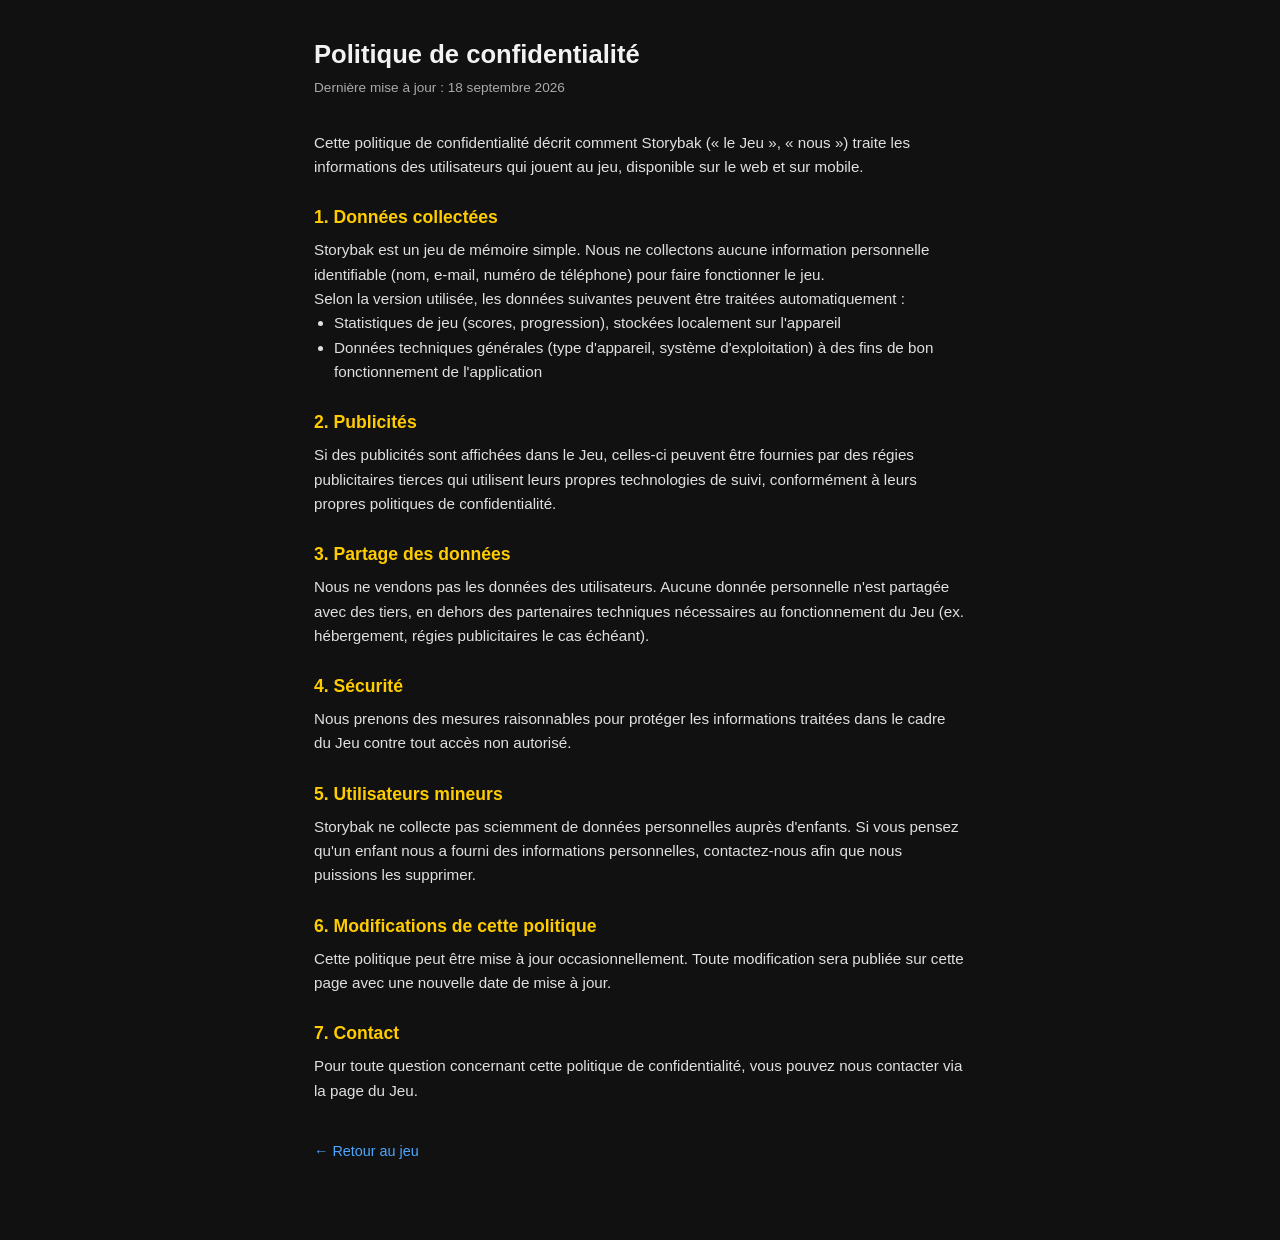
==== privacy.html @ ec325ad8 "Add files via upload" ====
<!DOCTYPE html>
<html lang="fr">
<head>
  <meta charset="UTF-8">
  <meta name="viewport" content="width=device-width, initial-scale=1.0">
  <title>Politique de confidentialité – Storybak</title>
  <meta name="robots" content="index, follow">
  <style>
    * {
      margin: 0;
      padding: 0;
      box-sizing: border-box;
      font-family: Arial, sans-serif;
    }

    body {
      background-color: #111;
      color: #f2f2f2;
      min-height: 100vh;
      display: flex;
      justify-content: center;
    }

    .container {
      width: 100%;
      max-width: 700px;
      padding: 40px 24px 80px;
    }

    h1 {
      font-size: 1.6rem;
      margin-bottom: 8px;
    }

    .updated {
      color: #aaa;
      font-size: 0.85rem;
      margin-bottom: 32px;
    }

    h2 {
      font-size: 1.1rem;
      margin-top: 28px;
      margin-bottom: 10px;
      color: #ffcc00;
    }

    p, li {
      font-size: 0.95rem;
      line-height: 1.6;
      color: #e0e0e0;
    }

    ul {
      margin-left: 20px;
      margin-bottom: 10px;
    }

    a {
      color: #4da6ff;
    }

    .back {
      display: inline-block;
      margin-top: 40px;
      color: #4da6ff;
      text-decoration: none;
      font-size: 0.9rem;
    }
  </style>
</head>
<body>
  <div class="container">
    <h1>Politique de confidentialité</h1>
    <p class="updated">Dernière mise à jour : 18 septembre 2026</p>

    <p>Cette politique de confidentialité décrit comment Storybak (« le Jeu », « nous ») traite les informations des utilisateurs qui jouent au jeu, disponible sur le web et sur mobile.</p>

    <h2>1. Données collectées</h2>
    <p>Storybak est un jeu de mémoire simple. Nous ne collectons aucune information personnelle identifiable (nom, e-mail, numéro de téléphone) pour faire fonctionner le jeu.</p>
    <p>Selon la version utilisée, les données suivantes peuvent être traitées automatiquement :</p>
    <ul>
      <li>Statistiques de jeu (scores, progression), stockées localement sur l'appareil</li>
      <li>Données techniques générales (type d'appareil, système d'exploitation) à des fins de bon fonctionnement de l'application</li>
    </ul>

    <h2>2. Publicités</h2>
    <p>Si des publicités sont affichées dans le Jeu, celles-ci peuvent être fournies par des régies publicitaires tierces qui utilisent leurs propres technologies de suivi, conformément à leurs propres politiques de confidentialité.</p>

    <h2>3. Partage des données</h2>
    <p>Nous ne vendons pas les données des utilisateurs. Aucune donnée personnelle n'est partagée avec des tiers, en dehors des partenaires techniques nécessaires au fonctionnement du Jeu (ex. hébergement, régies publicitaires le cas échéant).</p>

    <h2>4. Sécurité</h2>
    <p>Nous prenons des mesures raisonnables pour protéger les informations traitées dans le cadre du Jeu contre tout accès non autorisé.</p>

    <h2>5. Utilisateurs mineurs</h2>
    <p>Storybak ne collecte pas sciemment de données personnelles auprès d'enfants. Si vous pensez qu'un enfant nous a fourni des informations personnelles, contactez-nous afin que nous puissions les supprimer.</p>

    <h2>6. Modifications de cette politique</h2>
    <p>Cette politique peut être mise à jour occasionnellement. Toute modification sera publiée sur cette page avec une nouvelle date de mise à jour.</p>

    <h2>7. Contact</h2>
    <p>Pour toute question concernant cette politique de confidentialité, vous pouvez nous contacter via la page du Jeu.</p>

    <a class="back" href="/">&larr; Retour au jeu</a>
  </div>
</body>
</html>
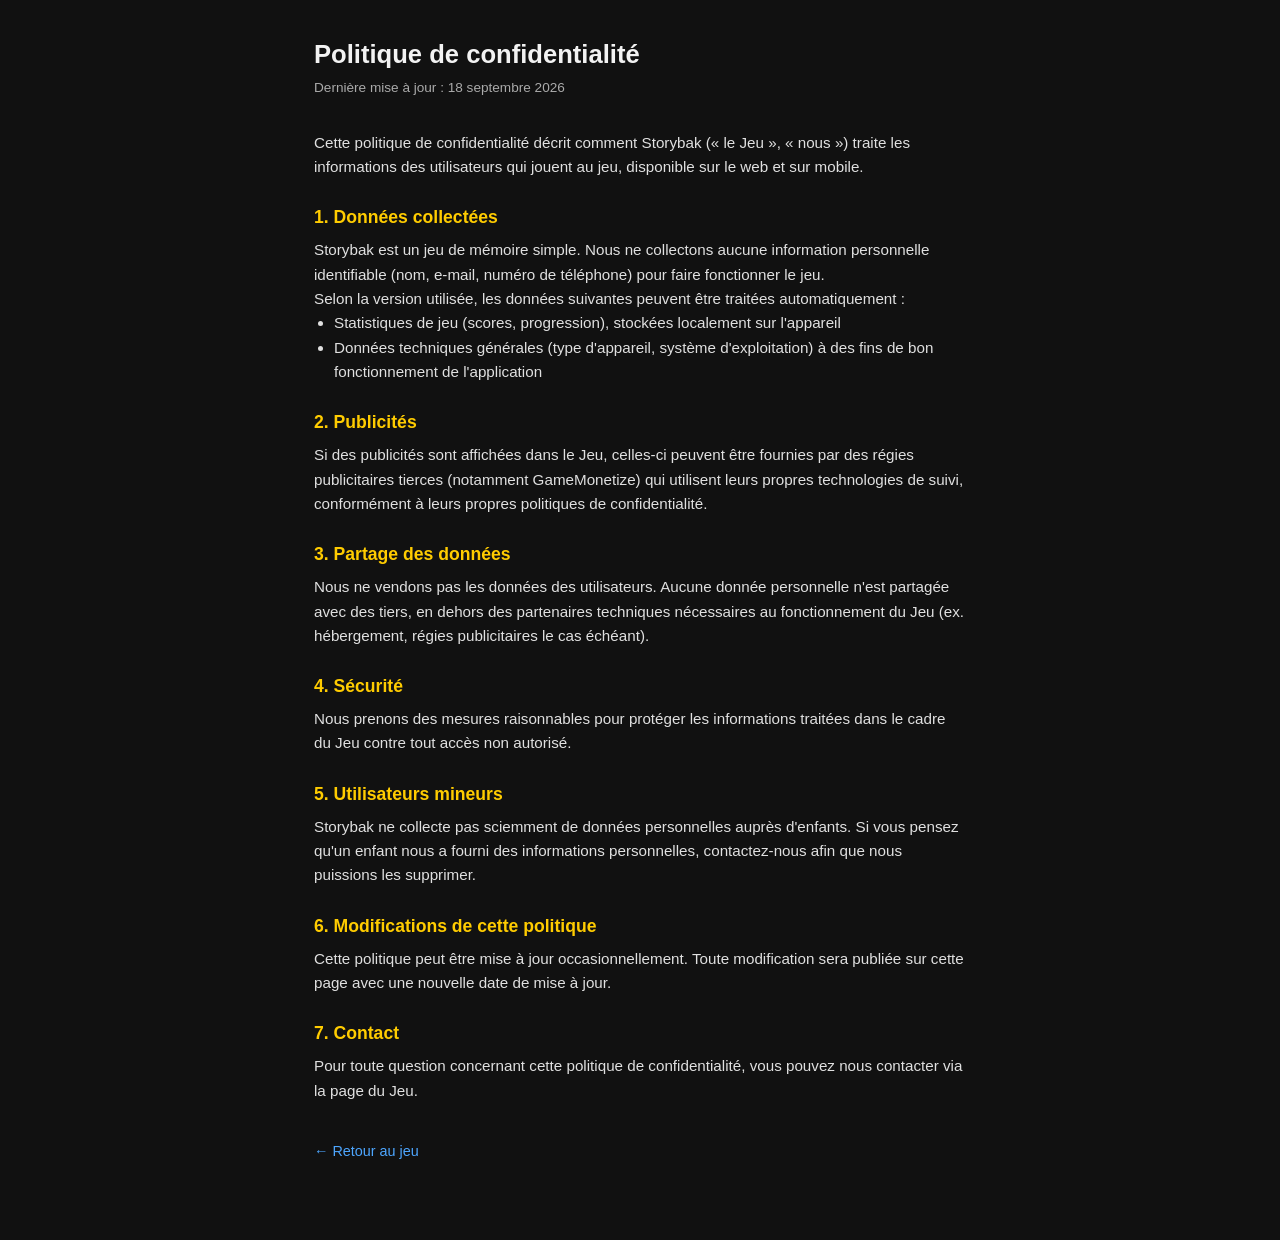
==== commit b5286b8f: "Add files via upload" ====
--- a/privacy.html
+++ b/privacy.html
@@ -85,7 +85,7 @@
     </ul>
 
     <h2>2. Publicités</h2>
-    <p>Si des publicités sont affichées dans le Jeu, celles-ci peuvent être fournies par des régies publicitaires tierces qui utilisent leurs propres technologies de suivi, conformément à leurs propres politiques de confidentialité.</p>
+    <p>Si des publicités sont affichées dans le Jeu, celles-ci peuvent être fournies par des régies publicitaires tierces (notamment GameMonetize) qui utilisent leurs propres technologies de suivi, conformément à leurs propres politiques de confidentialité.</p>
 
     <h2>3. Partage des données</h2>
     <p>Nous ne vendons pas les données des utilisateurs. Aucune donnée personnelle n'est partagée avec des tiers, en dehors des partenaires techniques nécessaires au fonctionnement du Jeu (ex. hébergement, régies publicitaires le cas échéant).</p>
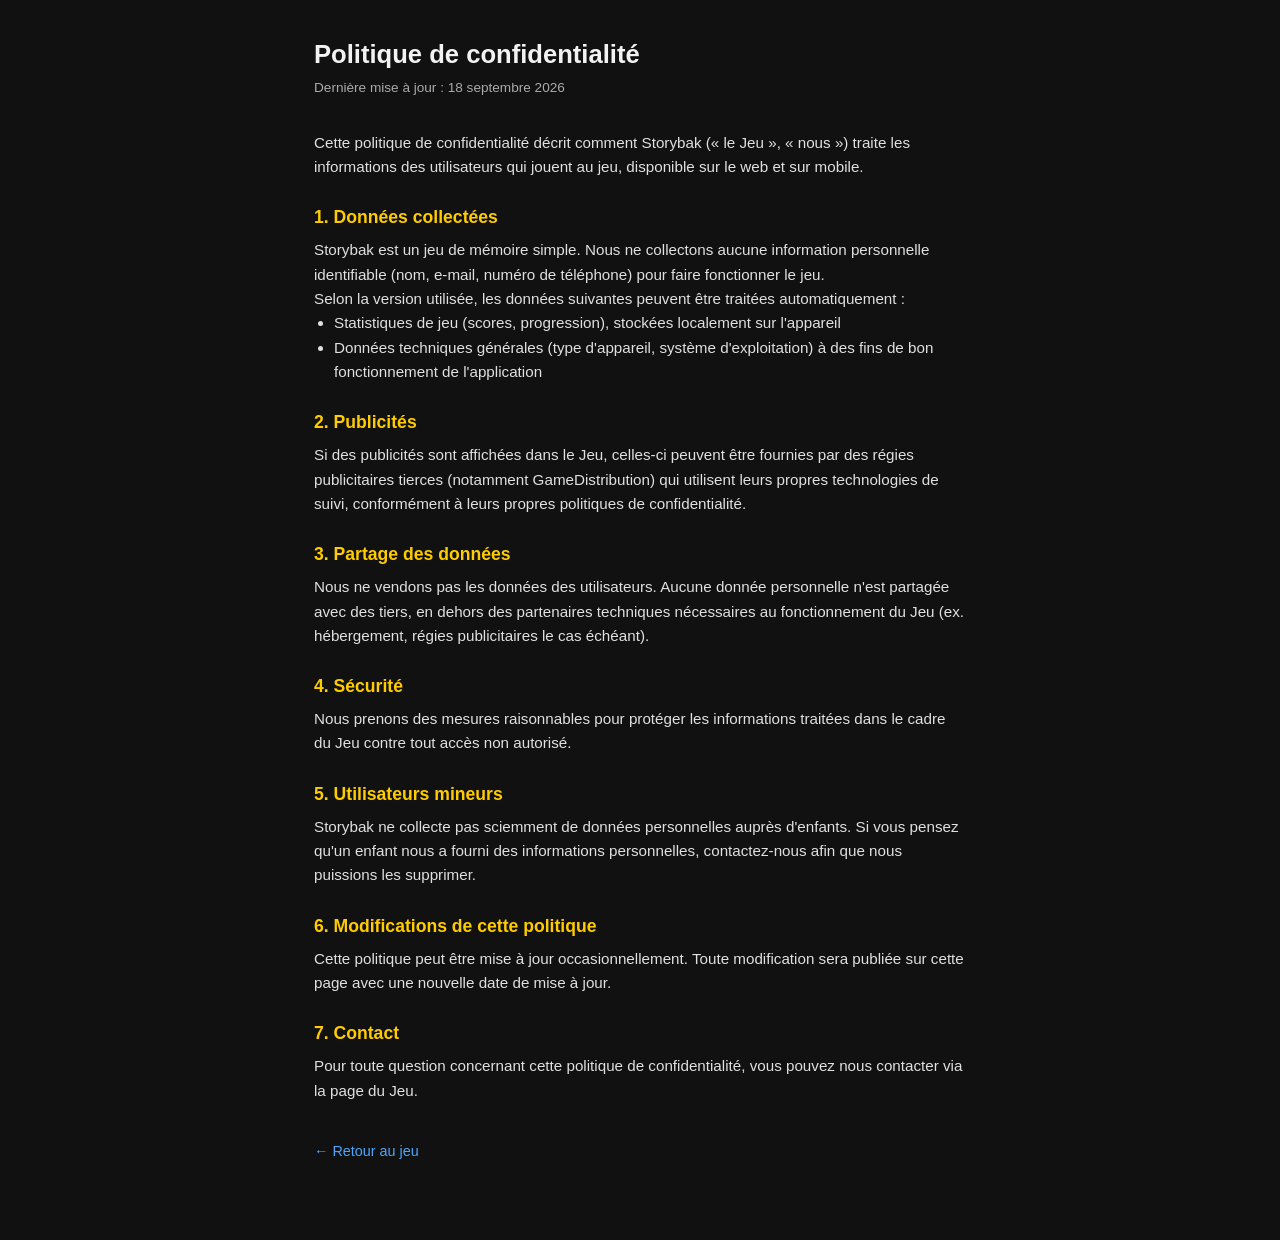
==== commit 9a6ad854: "Add files via upload" ====
--- a/privacy.html
+++ b/privacy.html
@@ -85,7 +85,7 @@
     </ul>
 
     <h2>2. Publicités</h2>
-    <p>Si des publicités sont affichées dans le Jeu, celles-ci peuvent être fournies par des régies publicitaires tierces (notamment GameMonetize) qui utilisent leurs propres technologies de suivi, conformément à leurs propres politiques de confidentialité.</p>
+    <p>Si des publicités sont affichées dans le Jeu, celles-ci peuvent être fournies par des régies publicitaires tierces (notamment GameDistribution) qui utilisent leurs propres technologies de suivi, conformément à leurs propres politiques de confidentialité.</p>
 
     <h2>3. Partage des données</h2>
     <p>Nous ne vendons pas les données des utilisateurs. Aucune donnée personnelle n'est partagée avec des tiers, en dehors des partenaires techniques nécessaires au fonctionnement du Jeu (ex. hébergement, régies publicitaires le cas échéant).</p>
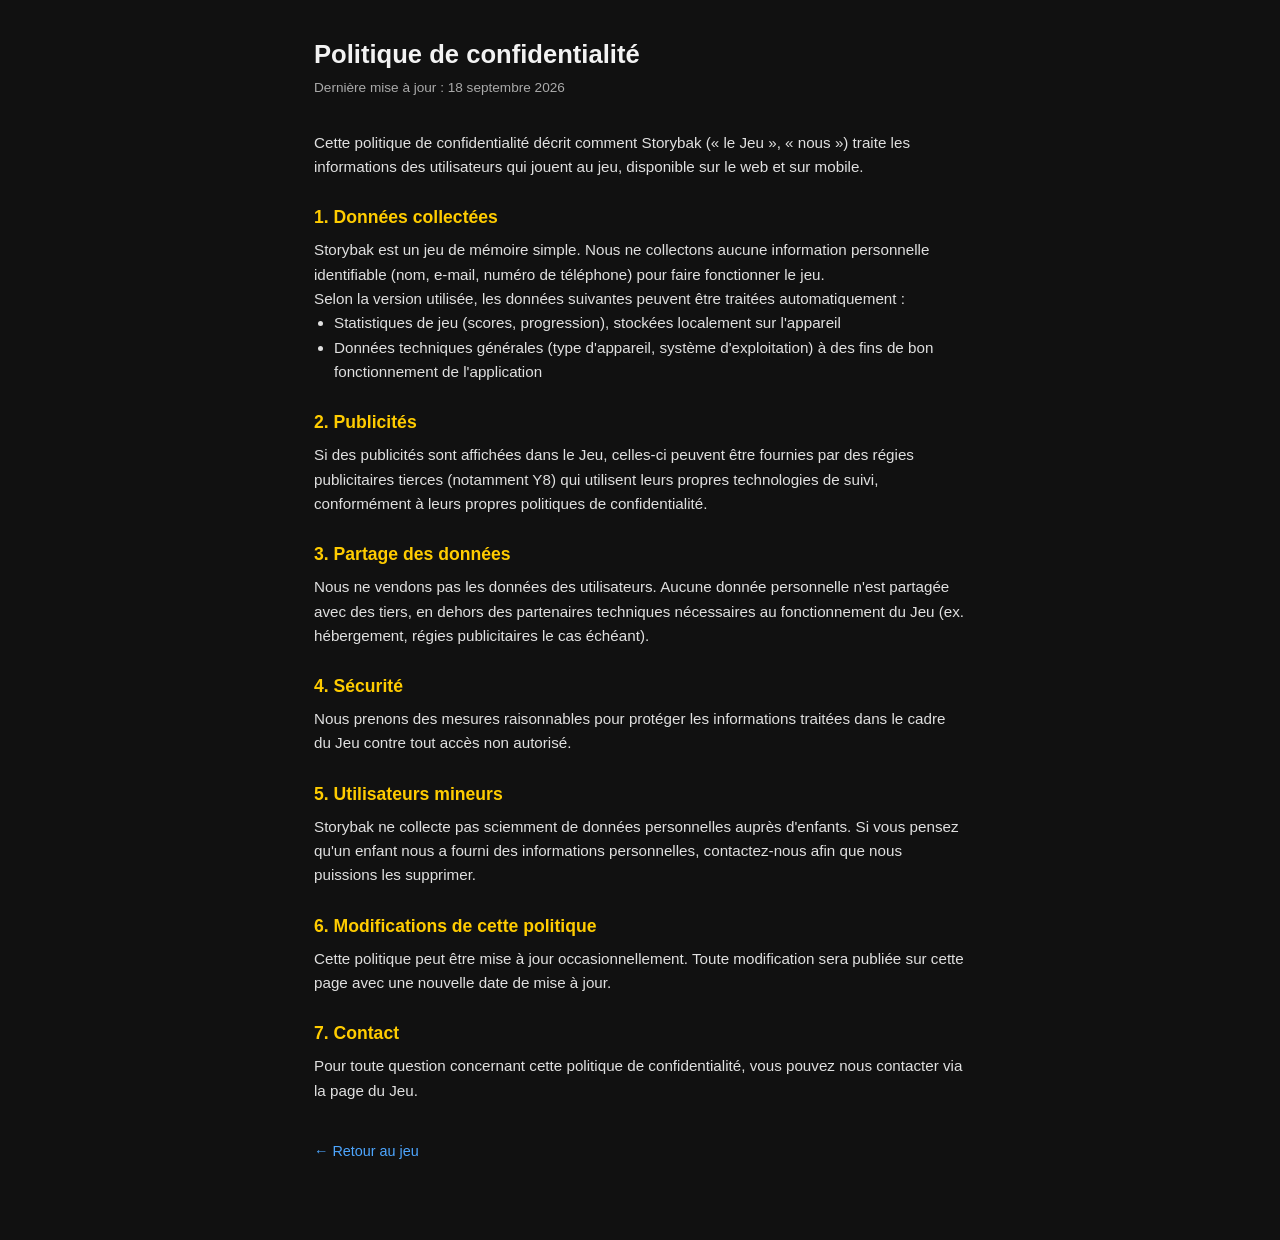
==== commit 48c12c11: "Add files via upload" ====
--- a/privacy.html
+++ b/privacy.html
@@ -85,7 +85,7 @@
     </ul>
 
     <h2>2. Publicités</h2>
-    <p>Si des publicités sont affichées dans le Jeu, celles-ci peuvent être fournies par des régies publicitaires tierces (notamment GameDistribution) qui utilisent leurs propres technologies de suivi, conformément à leurs propres politiques de confidentialité.</p>
+    <p>Si des publicités sont affichées dans le Jeu, celles-ci peuvent être fournies par des régies publicitaires tierces (notamment Y8) qui utilisent leurs propres technologies de suivi, conformément à leurs propres politiques de confidentialité.</p>
 
     <h2>3. Partage des données</h2>
     <p>Nous ne vendons pas les données des utilisateurs. Aucune donnée personnelle n'est partagée avec des tiers, en dehors des partenaires techniques nécessaires au fonctionnement du Jeu (ex. hébergement, régies publicitaires le cas échéant).</p>
